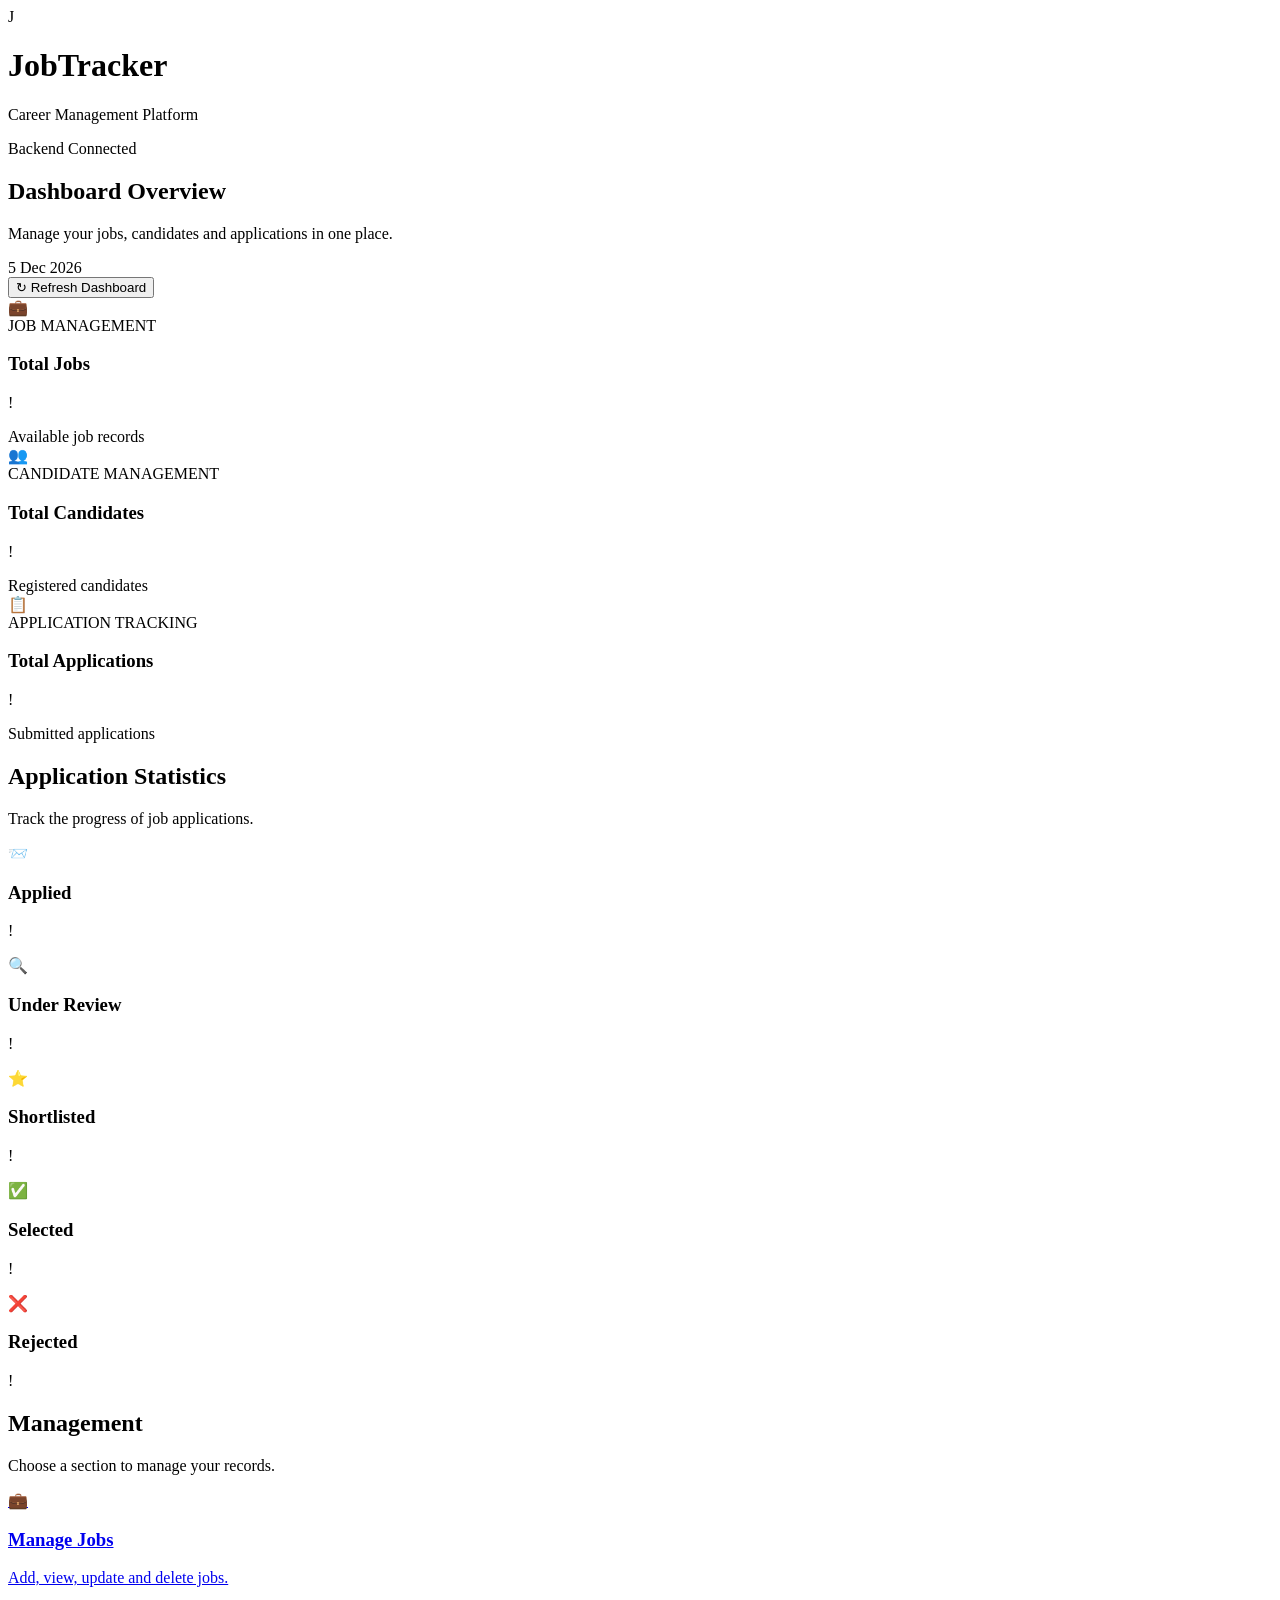
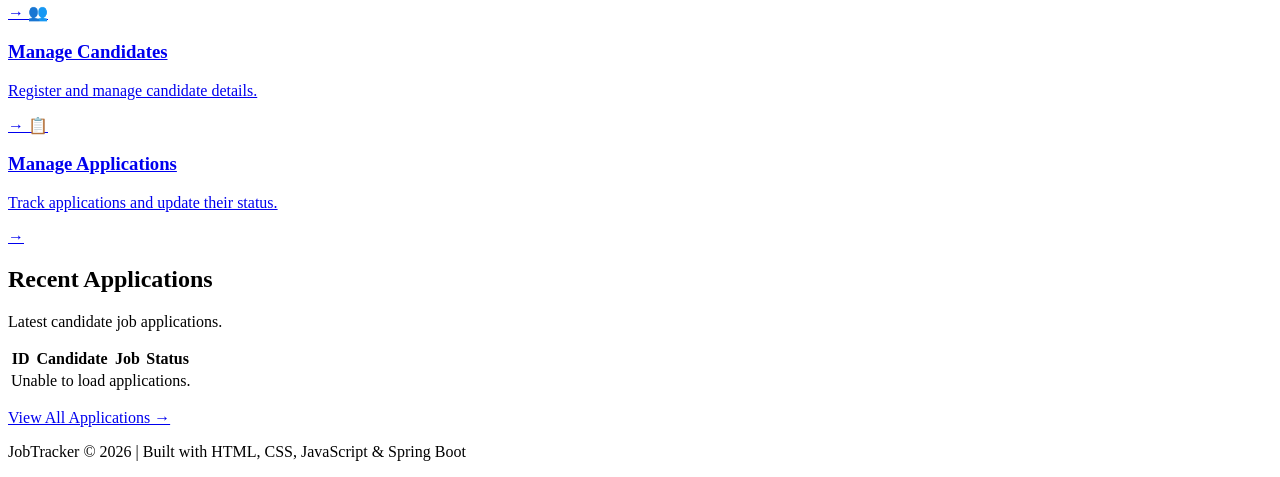
==== src/main/resources/static/Frontend/index.html @ 6eb7f3dd "Initial commit - JobTracker application" ====
<!DOCTYPE html>
<html lang="en">

<head>
    <meta charset="UTF-8">
    <meta name="viewport" content="width=device-width, initial-scale=1.0">
    <meta name="description" content="JobTracker Career Management Dashboard">
    <title>JobTracker | Dashboard</title>

    <link rel="stylesheet" href="CSS/style.css">
</head>

<body>

    <!-- Header -->
    <header class="header">
        <div class="brand">
            <div class="brand-icon">J</div>
            <div>
                <h1>JobTracker</h1>
                <p>Career Management Platform</p>
            </div>
        </div>

        <div class="header-right">
            <span class="status-dot"></span>
            <span>Backend Connected</span>
        </div>
    </header>

    <main class="container">

        <!-- Welcome Section -->
        <section class="welcome">
            <div>
                <h2>Dashboard Overview</h2>
                <p>Manage your jobs, candidates and applications in one place.</p>
            </div>

            <div class="welcome-actions">
                <div class="date-label" id="currentDate"></div>

                <button id="refreshDashboardBtn" class="refresh-btn">
                    ↻ Refresh Dashboard
                </button>
            </div>
        </section>

        <!-- Main Statistics -->
        <section class="dashboard">

            <div class="card jobs-card">
                <div class="card-top">
                    <div class="card-icon">💼</div>
                    <span class="card-label">JOB MANAGEMENT</span>
                </div>

                <h3>Total Jobs</h3>
                <p class="count" id="totalJobs">0</p>
                <span class="card-footer">Available job records</span>
            </div>

            <div class="card candidates-card">
                <div class="card-top">
                    <div class="card-icon">👥</div>
                    <span class="card-label">CANDIDATE MANAGEMENT</span>
                </div>

                <h3>Total Candidates</h3>
                <p class="count" id="totalCandidates">0</p>
                <span class="card-footer">Registered candidates</span>
            </div>

            <div class="card applications-card">
                <div class="card-top">
                    <div class="card-icon">📋</div>
                    <span class="card-label">APPLICATION TRACKING</span>
                </div>

                <h3>Total Applications</h3>
                <p class="count" id="totalApplications">0</p>
                <span class="card-footer">Submitted applications</span>
            </div>

        </section>

        <!-- Application Statistics -->
        <section class="management-section">

            <div class="section-heading">
                <h2>Application Statistics</h2>
                <p>Track the progress of job applications.</p>
            </div>

            <div class="status-grid">

                <div class="card status-card applied-card">
                    <div class="card-icon">📨</div>
                    <h3>Applied</h3>
                    <p class="count" id="appliedCount">0</p>
                </div>

                <div class="card status-card review-card">
                    <div class="card-icon">🔍</div>
                    <h3>Under Review</h3>
                    <p class="count" id="reviewCount">0</p>
                </div>

                <div class="card status-card shortlisted-card">
                    <div class="card-icon">⭐</div>
                    <h3>Shortlisted</h3>
                    <p class="count" id="shortlistedCount">0</p>
                </div>

                <div class="card status-card selected-card">
                    <div class="card-icon">✅</div>
                    <h3>Selected</h3>
                    <p class="count" id="selectedCount">0</p>
                </div>

                <div class="card status-card rejected-card">
                    <div class="card-icon">❌</div>
                    <h3>Rejected</h3>
                    <p class="count" id="rejectedCount">0</p>
                </div>

            </div>
        </section>

        <!-- Management Navigation -->
        <section class="management-section">

            <div class="section-heading">
                <h2>Management</h2>
                <p>Choose a section to manage your records.</p>
            </div>

            <div class="management-grid">

                <a href="jobs.html" class="management-card">
                    <span class="management-icon">💼</span>

                    <div>
                        <h3>Manage Jobs</h3>
                        <p>Add, view, update and delete jobs.</p>
                    </div>

                    <span class="arrow">→</span>
                </a>

                <a href="candidates.html" class="management-card">
                    <span class="management-icon">👥</span>

                    <div>
                        <h3>Manage Candidates</h3>
                        <p>Register and manage candidate details.</p>
                    </div>

                    <span class="arrow">→</span>
                </a>

                <a href="applications.html" class="management-card">
                    <span class="management-icon">📋</span>

                    <div>
                        <h3>Manage Applications</h3>
                        <p>Track applications and update their status.</p>
                    </div>

                    <span class="arrow">→</span>
                </a>

            </div>
        </section>

        <!-- Recent Applications -->
        <section class="management-section">

            <div class="section-heading">
                <h2>Recent Applications</h2>
                <p>Latest candidate job applications.</p>
            </div>

            <div class="table-container">

                <table>
                    <thead>
                        <tr>
                            <th>ID</th>
                            <th>Candidate</th>
                            <th>Job</th>
                            <th>Status</th>
                        </tr>
                    </thead>

                    <tbody id="recentApplicationsBody">
                        <tr>
                            <td colspan="4">Loading applications...</td>
                        </tr>
                    </tbody>
                </table>

            </div>

            <p class="view-all">
                <a href="applications.html">
                    View All Applications →
                </a>
            </p>

        </section>

        <!-- Footer -->
        <footer>
            <p>
                JobTracker © 2026 |
                Built with HTML, CSS, JavaScript & Spring Boot
            </p>
        </footer>

    </main>

    <script src="Js/script.js"></script>

</body>
</html>
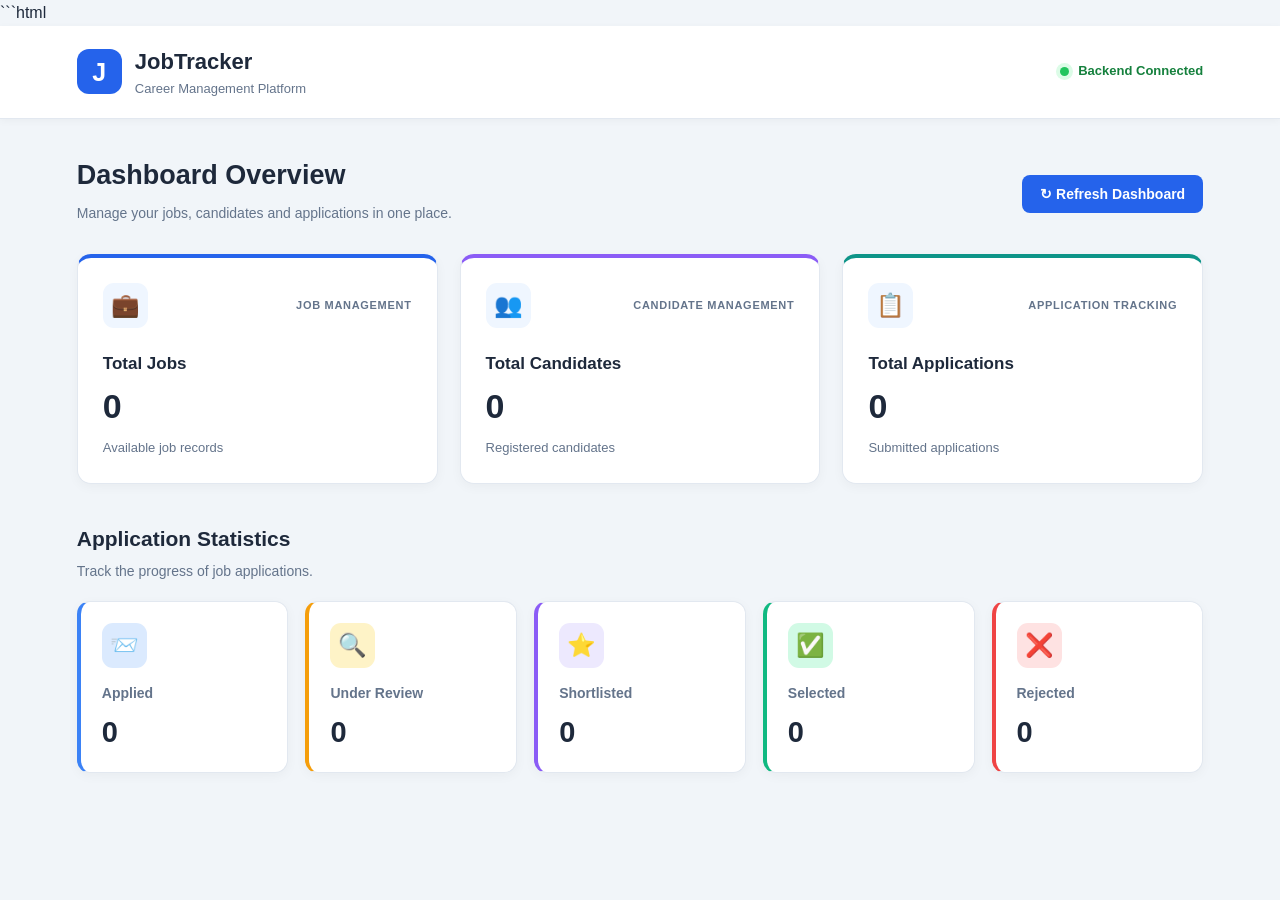
==== commit 58ebb431: "Fix frontend stylesheet paths" ====
--- a/src/main/resources/static/Frontend/index.html
+++ b/src/main/resources/static/Frontend/index.html
@@ -1,4 +1,4 @@
-
+```html
 <!DOCTYPE html>
 <html lang="en">
 
@@ -6,17 +6,21 @@
     <meta charset="UTF-8">
     <meta name="viewport" content="width=device-width, initial-scale=1.0">
     <meta name="description" content="JobTracker Career Management Dashboard">
+
     <title>JobTracker | Dashboard</title>
 
-    <link rel="stylesheet" href="CSS/style.css">
+    <!-- CSS -->
+    <link rel="stylesheet" href="css/style.css">
 </head>
 
 <body>
 
     <!-- Header -->
     <header class="header">
+
         <div class="brand">
             <div class="brand-icon">J</div>
+
             <div>
                 <h1>JobTracker</h1>
                 <p>Career Management Platform</p>
@@ -27,12 +31,14 @@
             <span class="status-dot"></span>
             <span>Backend Connected</span>
         </div>
+
     </header>
 
     <main class="container">
 
         <!-- Welcome Section -->
         <section class="welcome">
+
             <div>
                 <h2>Dashboard Overview</h2>
                 <p>Manage your jobs, candidates and applications in one place.</p>
@@ -45,12 +51,14 @@
                     ↻ Refresh Dashboard
                 </button>
             </div>
+
         </section>
 
         <!-- Main Statistics -->
         <section class="dashboard">
 
             <div class="card jobs-card">
+
                 <div class="card-top">
                     <div class="card-icon">💼</div>
                     <span class="card-label">JOB MANAGEMENT</span>
@@ -59,9 +67,11 @@
                 <h3>Total Jobs</h3>
                 <p class="count" id="totalJobs">0</p>
                 <span class="card-footer">Available job records</span>
+
             </div>
 
             <div class="card candidates-card">
+
                 <div class="card-top">
                     <div class="card-icon">👥</div>
                     <span class="card-label">CANDIDATE MANAGEMENT</span>
@@ -70,9 +80,11 @@
                 <h3>Total Candidates</h3>
                 <p class="count" id="totalCandidates">0</p>
                 <span class="card-footer">Registered candidates</span>
+
             </div>
 
             <div class="card applications-card">
+
                 <div class="card-top">
                     <div class="card-icon">📋</div>
                     <span class="card-label">APPLICATION TRACKING</span>
@@ -81,6 +93,7 @@
                 <h3>Total Applications</h3>
                 <p class="count" id="totalApplications">0</p>
                 <span class="card-footer">Submitted applications</span>
+
             </div>
 
         </section>
@@ -126,102 +139,6 @@
                 </div>
 
             </div>
-        </section>
-
-        <!-- Management Navigation -->
-        <section class="management-section">
-
-            <div class="section-heading">
-                <h2>Management</h2>
-                <p>Choose a section to manage your records.</p>
-            </div>
-
-            <div class="management-grid">
-
-                <a href="jobs.html" class="management-card">
-                    <span class="management-icon">💼</span>
-
-                    <div>
-                        <h3>Manage Jobs</h3>
-                        <p>Add, view, update and delete jobs.</p>
-                    </div>
-
-                    <span class="arrow">→</span>
-                </a>
-
-                <a href="candidates.html" class="management-card">
-                    <span class="management-icon">👥</span>
-
-                    <div>
-                        <h3>Manage Candidates</h3>
-                        <p>Register and manage candidate details.</p>
-                    </div>
-
-                    <span class="arrow">→</span>
-                </a>
-
-                <a href="applications.html" class="management-card">
-                    <span class="management-icon">📋</span>
-
-                    <div>
-                        <h3>Manage Applications</h3>
-                        <p>Track applications and update their status.</p>
-                    </div>
-
-                    <span class="arrow">→</span>
-                </a>
-
-            </div>
-        </section>
-
-        <!-- Recent Applications -->
-        <section class="management-section">
-
-            <div class="section-heading">
-                <h2>Recent Applications</h2>
-                <p>Latest candidate job applications.</p>
-            </div>
-
-            <div class="table-container">
-
-                <table>
-                    <thead>
-                        <tr>
-                            <th>ID</th>
-                            <th>Candidate</th>
-                            <th>Job</th>
-                            <th>Status</th>
-                        </tr>
-                    </thead>
-
-                    <tbody id="recentApplicationsBody">
-                        <tr>
-                            <td colspan="4">Loading applications...</td>
-                        </tr>
-                    </tbody>
-                </table>
-
-            </div>
-
-            <p class="view-all">
-                <a href="applications.html">
-                    View All Applications →
-                </a>
-            </p>
 
         </section>
 
-        <!-- Footer -->
-        <footer>
-            <p>
-                JobTracker © 2026 |
-                Built with HTML, CSS, JavaScript & Spring Boot
-            </p>
-        </footer>
-
-    </main>
-
-    <script src="Js/script.js"></script>
-
-</body>
-</html>
--- a/src/main/resources/static/Frontend/css/style.css
+++ b/src/main/resources/static/Frontend/css/style.css
@@ -0,0 +1,621 @@
+
+/* =====================================
+   GLOBAL STYLES
+===================================== */
+
+* {
+    margin: 0;
+    padding: 0;
+    box-sizing: border-box;
+}
+
+:root {
+    --primary: #2563eb;
+    --primary-dark: #1d4ed8;
+    --background: #f1f5f9;
+    --white: #ffffff;
+    --heading: #1e293b;
+    --text: #64748b;
+    --border: #e2e8f0;
+}
+
+body {
+    font-family: "Segoe UI", Arial, sans-serif;
+    background: var(--background);
+    color: var(--heading);
+    line-height: 1.6;
+}
+
+/* =====================================
+   HEADER
+===================================== */
+
+.header {
+    background: var(--white);
+    padding: 18px 6%;
+    display: flex;
+    align-items: center;
+    justify-content: space-between;
+    border-bottom: 1px solid var(--border);
+    box-shadow: 0 2px 8px rgba(0, 0, 0, 0.04);
+}
+
+.brand {
+    display: flex;
+    align-items: center;
+    gap: 13px;
+}
+
+.brand-icon {
+    width: 45px;
+    height: 45px;
+    background: var(--primary);
+    color: white;
+    display: flex;
+    align-items: center;
+    justify-content: center;
+    border-radius: 12px;
+    font-size: 25px;
+    font-weight: 800;
+}
+
+.brand h1 {
+    font-size: 22px;
+    font-weight: 750;
+    color: var(--heading);
+}
+
+.brand p {
+    color: var(--text);
+    font-size: 13px;
+}
+
+.header-right {
+    display: flex;
+    align-items: center;
+    gap: 9px;
+    color: #15803d;
+    font-size: 13px;
+    font-weight: 600;
+}
+
+.status-dot {
+    width: 9px;
+    height: 9px;
+    background: #22c55e;
+    border-radius: 50%;
+    box-shadow: 0 0 0 4px #dcfce7;
+}
+
+/* =====================================
+   MAIN CONTAINER
+===================================== */
+
+.container {
+    width: 88%;
+    max-width: 1400px;
+    margin: 35px auto;
+}
+
+/* =====================================
+   WELCOME SECTION
+===================================== */
+
+.welcome {
+    display: flex;
+    align-items: center;
+    justify-content: space-between;
+    gap: 20px;
+    margin-bottom: 30px;
+}
+
+.welcome h2 {
+    font-size: 27px;
+    color: var(--heading);
+    margin-bottom: 5px;
+}
+
+.welcome p {
+    color: var(--text);
+    font-size: 14px;
+}
+
+.welcome-actions {
+    display: flex;
+    flex-direction: column;
+    align-items: flex-end;
+    gap: 10px;
+}
+
+.date-label {
+    color: var(--text);
+    font-size: 14px;
+    font-weight: 600;
+}
+
+.refresh-btn {
+    background: var(--primary);
+    color: white;
+    border: none;
+    padding: 11px 18px;
+    border-radius: 8px;
+    cursor: pointer;
+    font-size: 14px;
+    font-weight: 600;
+    transition: background 0.2s, transform 0.2s;
+}
+
+.refresh-btn:hover {
+    background: var(--primary-dark);
+    transform: translateY(-2px);
+}
+
+.refresh-btn:disabled {
+    opacity: 0.6;
+    cursor: not-allowed;
+    transform: none;
+}
+
+/* =====================================
+   MAIN DASHBOARD CARDS
+===================================== */
+
+.dashboard {
+    display: grid;
+    grid-template-columns: repeat(3, minmax(0, 1fr));
+    gap: 22px;
+    margin-bottom: 38px;
+}
+
+.card {
+    background: var(--white);
+    border: 1px solid var(--border);
+    border-radius: 14px;
+    box-shadow: 0 3px 12px rgba(0, 0, 0, 0.04);
+    transition: transform 0.2s, box-shadow 0.2s;
+}
+
+.card:hover {
+    transform: translateY(-4px);
+    box-shadow: 0 8px 20px rgba(0, 0, 0, 0.07);
+}
+
+.dashboard .card {
+    padding: 25px;
+    border-top: 4px solid var(--primary);
+}
+
+.jobs-card {
+    border-top-color: #2563eb !important;
+}
+
+.candidates-card {
+    border-top-color: #8b5cf6 !important;
+}
+
+.applications-card {
+    border-top-color: #0d9488 !important;
+}
+
+.card-top {
+    display: flex;
+    align-items: center;
+    justify-content: space-between;
+    gap: 10px;
+    margin-bottom: 22px;
+}
+
+.card-icon {
+    width: 45px;
+    height: 45px;
+    border-radius: 11px;
+    display: flex;
+    align-items: center;
+    justify-content: center;
+    font-size: 23px;
+    background: #eff6ff;
+}
+
+.card-label {
+    font-size: 11px;
+    font-weight: 750;
+    letter-spacing: 0.7px;
+    color: var(--text);
+    text-align: right;
+}
+
+.card h3 {
+    font-size: 17px;
+    color: var(--heading);
+    margin-bottom: 7px;
+}
+
+.count {
+    font-size: 34px;
+    font-weight: 750;
+    color: var(--heading);
+    line-height: 1.3;
+}
+
+.card-footer {
+    display: block;
+    color: var(--text);
+    font-size: 13px;
+    margin-top: 9px;
+}
+
+/* =====================================
+   SECTION HEADINGS
+===================================== */
+
+.management-section {
+    margin-bottom: 38px;
+}
+
+.section-heading {
+    margin-bottom: 19px;
+}
+
+.section-heading h2 {
+    font-size: 21px;
+    color: var(--heading);
+    margin-bottom: 4px;
+}
+
+.section-heading p {
+    font-size: 14px;
+    color: var(--text);
+}
+
+/* =====================================
+   APPLICATION STATUS STATISTICS
+===================================== */
+
+.status-grid {
+    display: grid;
+    grid-template-columns: repeat(5, minmax(0, 1fr));
+    gap: 17px;
+}
+
+.status-card {
+    padding: 21px;
+    border-radius: 13px;
+}
+
+.status-card .card-icon {
+    margin-bottom: 14px;
+}
+
+.status-card h3 {
+    font-size: 14px;
+    color: var(--text);
+    margin-bottom: 9px;
+}
+
+.status-card .count {
+    font-size: 29px;
+}
+
+.applied-card {
+    border-left: 4px solid #3b82f6;
+}
+
+.applied-card .card-icon {
+    background: #dbeafe;
+}
+
+.review-card {
+    border-left: 4px solid #f59e0b;
+}
+
+.review-card .card-icon {
+    background: #fef3c7;
+}
+
+.shortlisted-card {
+    border-left: 4px solid #8b5cf6;
+}
+
+.shortlisted-card .card-icon {
+    background: #ede9fe;
+}
+
+.selected-card {
+    border-left: 4px solid #10b981;
+}
+
+.selected-card .card-icon {
+    background: #d1fae5;
+}
+
+.rejected-card {
+    border-left: 4px solid #ef4444;
+}
+
+.rejected-card .card-icon {
+    background: #fee2e2;
+}
+
+/* =====================================
+   MANAGEMENT NAVIGATION
+===================================== */
+
+.management-grid {
+    display: grid;
+    grid-template-columns: repeat(3, minmax(0, 1fr));
+    gap: 20px;
+}
+
+.management-card {
+    display: flex;
+    align-items: center;
+    gap: 15px;
+    padding: 23px;
+    background: var(--white);
+    border: 1px solid var(--border);
+    border-radius: 13px;
+    text-decoration: none;
+    color: var(--heading);
+    transition: transform 0.2s, box-shadow 0.2s,
+                border-color 0.2s;
+}
+
+.management-card:hover {
+    transform: translateY(-4px);
+    border-color: #93c5fd;
+    box-shadow: 0 7px 18px rgba(37, 99, 235, 0.09);
+}
+
+.management-icon {
+    width: 48px;
+    height: 48px;
+    background: #eff6ff;
+    border-radius: 12px;
+    display: flex;
+    align-items: center;
+    justify-content: center;
+    font-size: 24px;
+    flex-shrink: 0;
+}
+
+.management-card h3 {
+    font-size: 15px;
+    margin-bottom: 5px;
+}
+
+.management-card p {
+    font-size: 12px;
+    color: var(--text);
+}
+
+.arrow {
+    margin-left: auto;
+    font-size: 22px;
+    color: var(--primary);
+}
+
+/* =====================================
+   RECENT APPLICATIONS TABLE
+===================================== */
+
+.table-container {
+    width: 100%;
+    overflow-x: auto;
+    background: var(--white);
+    border-radius: 13px;
+    border: 1px solid var(--border);
+    box-shadow: 0 3px 12px rgba(0, 0, 0, 0.03);
+}
+
+.table-container table {
+    width: 100%;
+    min-width: 550px;
+    border-collapse: collapse;
+}
+
+.table-container th,
+.table-container td {
+    padding: 16px 20px;
+    text-align: left;
+    border-bottom: 1px solid var(--border);
+}
+
+.table-container th {
+    background: #f8fafc;
+    color: #475569;
+    font-size: 12px;
+    font-weight: 750;
+    text-transform: uppercase;
+    letter-spacing: 0.5px;
+}
+
+.table-container td {
+    color: #334155;
+    font-size: 14px;
+}
+
+.table-container tbody tr {
+    transition: background 0.2s;
+}
+
+.table-container tbody tr:hover {
+    background: #f8fafc;
+}
+
+.table-container tbody tr:last-child td {
+    border-bottom: none;
+}
+
+/* =====================================
+   APPLICATION STATUS BADGES
+===================================== */
+
+.status-badge {
+    display: inline-block;
+    padding: 6px 12px;
+    border-radius: 20px;
+    font-size: 12px;
+    font-weight: 650;
+    white-space: nowrap;
+}
+
+.status-applied {
+    background: #dbeafe;
+    color: #1d4ed8;
+}
+
+.status-under-review {
+    background: #fef3c7;
+    color: #92400e;
+}
+
+.status-shortlisted {
+    background: #ede9fe;
+    color: #6d28d9;
+}
+
+.status-selected {
+    background: #d1fae5;
+    color: #065f46;
+}
+
+.status-rejected {
+    background: #fee2e2;
+    color: #991b1b;
+}
+
+/* =====================================
+   VIEW ALL LINK
+===================================== */
+
+.view-all {
+    margin-top: 17px;
+    text-align: right;
+}
+
+.view-all a {
+    color: var(--primary);
+    text-decoration: none;
+    font-size: 14px;
+    font-weight: 650;
+}
+
+.view-all a:hover {
+    color: var(--primary-dark);
+    text-decoration: underline;
+}
+
+/* =====================================
+   FOOTER
+===================================== */
+
+footer {
+    margin-top: 45px;
+    padding: 22px 10px;
+    text-align: center;
+    border-top: 1px solid var(--border);
+}
+
+footer p {
+    color: var(--text);
+    font-size: 13px;
+}
+
+/* =====================================
+   RESPONSIVE DESIGN
+===================================== */
+
+@media (max-width: 1100px) {
+
+    .container {
+        width: 92%;
+    }
+
+    .status-grid {
+        grid-template-columns: repeat(3, minmax(0, 1fr));
+    }
+
+    .management-grid {
+        grid-template-columns: repeat(2, minmax(0, 1fr));
+    }
+}
+
+@media (max-width: 768px) {
+
+    .header {
+        padding: 15px 4%;
+    }
+
+    .container {
+        width: 92%;
+        margin: 25px auto;
+    }
+
+    .welcome {
+        flex-direction: column;
+        align-items: flex-start;
+    }
+
+    .welcome-actions {
+        align-items: flex-start;
+        width: 100%;
+    }
+
+    .dashboard {
+        grid-template-columns: repeat(2, minmax(0, 1fr));
+    }
+
+    .status-grid {
+        grid-template-columns: repeat(2, minmax(0, 1fr));
+    }
+
+    .management-grid {
+        grid-template-columns: 1fr;
+    }
+}
+
+@media (max-width: 480px) {
+
+    .header {
+        align-items: flex-start;
+        gap: 12px;
+    }
+
+    .brand h1 {
+        font-size: 19px;
+    }
+
+    .brand p {
+        font-size: 11px;
+    }
+
+    .header-right {
+        font-size: 11px;
+        white-space: nowrap;
+    }
+
+    .welcome h2 {
+        font-size: 23px;
+    }
+
+    .dashboard {
+        grid-template-columns: 1fr;
+    }
+
+    .status-grid {
+        grid-template-columns: 1fr;
+    }
+
+    .refresh-btn {
+        width: 100%;
+    }
+
+    .management-card {
+        padding: 17px;
+    }
+
+    .table-container th,
+    .table-container td {
+        padding: 13px;
+    }
+}
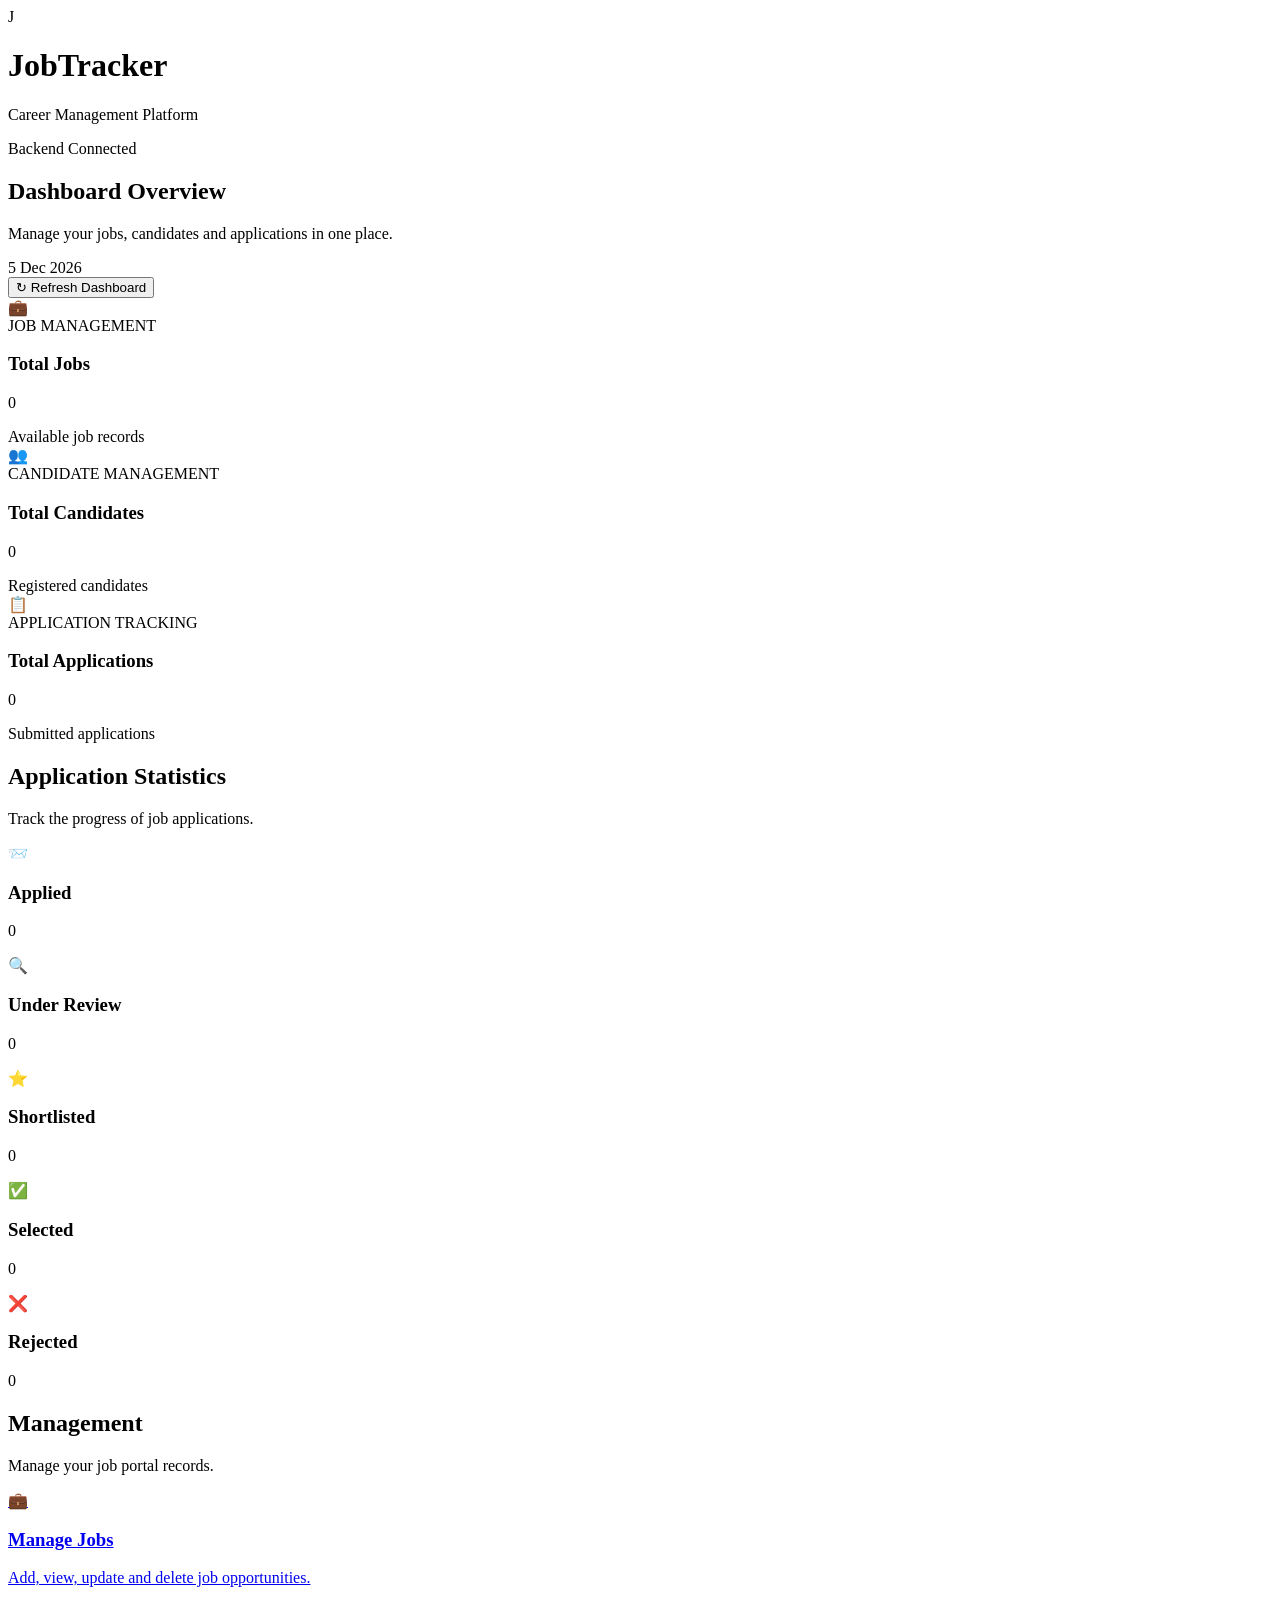
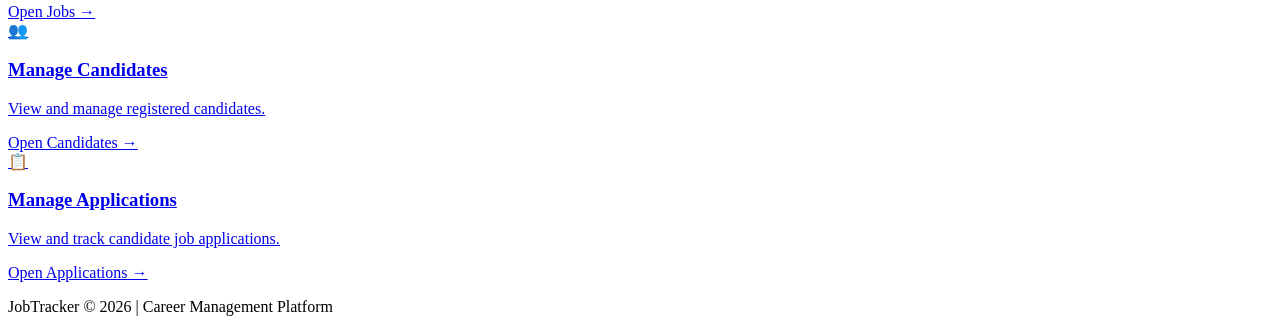
==== commit 71e6d18d: "Connect frontend to deployed backend" ====
--- a/src/main/resources/static/Frontend/index.html
+++ b/src/main/resources/static/Frontend/index.html
@@ -1,4 +1,4 @@
-```html
+
 <!DOCTYPE html>
 <html lang="en">
 
@@ -9,18 +9,15 @@
 
     <title>JobTracker | Dashboard</title>
 
-    <!-- CSS -->
-    <link rel="stylesheet" href="css/style.css">
+    <link rel="stylesheet" href="CSS/style.css">
 </head>
 
 <body>
 
     <!-- Header -->
     <header class="header">
-
         <div class="brand">
             <div class="brand-icon">J</div>
-
             <div>
                 <h1>JobTracker</h1>
                 <p>Career Management Platform</p>
@@ -31,14 +28,12 @@
             <span class="status-dot"></span>
             <span>Backend Connected</span>
         </div>
-
     </header>
 
     <main class="container">
 
         <!-- Welcome Section -->
         <section class="welcome">
-
             <div>
                 <h2>Dashboard Overview</h2>
                 <p>Manage your jobs, candidates and applications in one place.</p>
@@ -51,14 +46,12 @@
                     ↻ Refresh Dashboard
                 </button>
             </div>
-
         </section>
 
         <!-- Main Statistics -->
         <section class="dashboard">
 
             <div class="card jobs-card">
-
                 <div class="card-top">
                     <div class="card-icon">💼</div>
                     <span class="card-label">JOB MANAGEMENT</span>
@@ -67,11 +60,9 @@
                 <h3>Total Jobs</h3>
                 <p class="count" id="totalJobs">0</p>
                 <span class="card-footer">Available job records</span>
-
             </div>
 
             <div class="card candidates-card">
-
                 <div class="card-top">
                     <div class="card-icon">👥</div>
                     <span class="card-label">CANDIDATE MANAGEMENT</span>
@@ -80,11 +71,9 @@
                 <h3>Total Candidates</h3>
                 <p class="count" id="totalCandidates">0</p>
                 <span class="card-footer">Registered candidates</span>
-
             </div>
 
             <div class="card applications-card">
-
                 <div class="card-top">
                     <div class="card-icon">📋</div>
                     <span class="card-label">APPLICATION TRACKING</span>
@@ -93,7 +82,6 @@
                 <h3>Total Applications</h3>
                 <p class="count" id="totalApplications">0</p>
                 <span class="card-footer">Submitted applications</span>
-
             </div>
 
         </section>
@@ -139,6 +127,51 @@
                 </div>
 
             </div>
-
         </section>
 
+        <!-- Management Navigation -->
+        <section class="management-section">
+
+            <div class="section-heading">
+                <h2>Management</h2>
+                <p>Manage your job portal records.</p>
+            </div>
+
+            <div class="management-grid">
+
+                <a href="jobs.html" class="management-card">
+                    <div class="management-icon">💼</div>
+                    <h3>Manage Jobs</h3>
+                    <p>Add, view, update and delete job opportunities.</p>
+                    <span>Open Jobs →</span>
+                </a>
+
+                <a href="candidates.html" class="management-card">
+                    <div class="management-icon">👥</div>
+                    <h3>Manage Candidates</h3>
+                    <p>View and manage registered candidates.</p>
+                    <span>Open Candidates →</span>
+                </a>
+
+                <a href="applications.html" class="management-card">
+                    <div class="management-icon">📋</div>
+                    <h3>Manage Applications</h3>
+                    <p>View and track candidate job applications.</p>
+                    <span>Open Applications →</span>
+                </a>
+
+            </div>
+        </section>
+
+        <!-- Footer -->
+        <footer>
+            <p>JobTracker © 2026 | Career Management Platform</p>
+        </footer>
+
+    </main>
+
+    <!-- JavaScript -->
+    <script src="Js/script.js"></script>
+
+</body>
+</html>
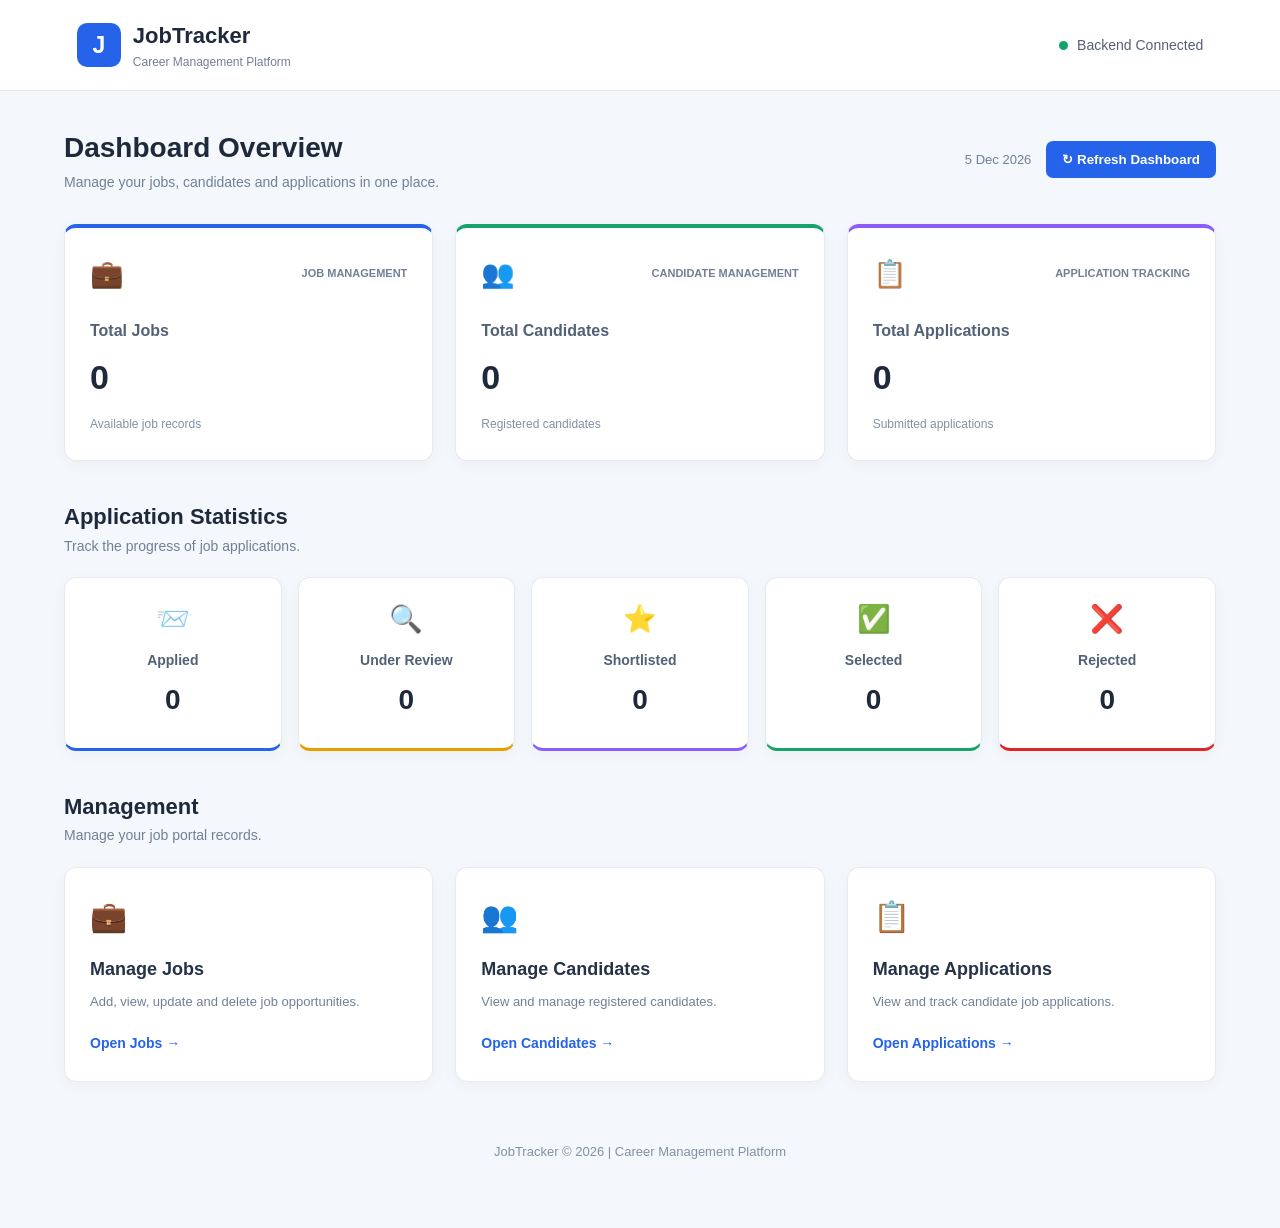
==== commit a0a55bfe: "Fix CSS folder paths for Vercel" ====
--- a/src/main/resources/static/Frontend/index.html
+++ b/src/main/resources/static/Frontend/index.html
@@ -9,7 +9,7 @@
 
     <title>JobTracker | Dashboard</title>
 
-    <link rel="stylesheet" href="CSS/style.css">
+    <link rel="stylesheet" href="css/style.css">
 </head>
 
 <body>
--- a/src/main/resources/static/Frontend/css/style.css
+++ b/src/main/resources/static/Frontend/css/style.css
@@ -0,0 +1,351 @@
+
+/* ==============================
+   JobTracker Dashboard
+============================== */
+
+* {
+    margin: 0;
+    padding: 0;
+    box-sizing: border-box;
+}
+
+body {
+    font-family: Arial, sans-serif;
+    background: #f4f7fb;
+    color: #263247;
+    line-height: 1.6;
+}
+
+/* Header */
+
+.header {
+    background: #ffffff;
+    padding: 18px 6%;
+    display: flex;
+    justify-content: space-between;
+    align-items: center;
+    border-bottom: 1px solid #e5eaf1;
+}
+
+.brand {
+    display: flex;
+    align-items: center;
+    gap: 12px;
+}
+
+.brand-icon {
+    width: 44px;
+    height: 44px;
+    background: #2563eb;
+    color: #ffffff;
+    display: grid;
+    place-items: center;
+    border-radius: 10px;
+    font-size: 23px;
+    font-weight: bold;
+}
+
+.brand h1 {
+    font-size: 22px;
+    color: #1e293b;
+}
+
+.brand p {
+    font-size: 12px;
+    color: #718096;
+}
+
+.header-right {
+    display: flex;
+    align-items: center;
+    gap: 9px;
+    color: #536176;
+    font-size: 14px;
+}
+
+.status-dot {
+    width: 9px;
+    height: 9px;
+    background: #16a36a;
+    border-radius: 50%;
+}
+
+/* Main Container */
+
+.container {
+    width: 90%;
+    max-width: 1200px;
+    margin: 35px auto;
+}
+
+/* Welcome Section */
+
+.welcome {
+    display: flex;
+    justify-content: space-between;
+    align-items: center;
+    gap: 20px;
+    margin-bottom: 30px;
+}
+
+.welcome h2 {
+    font-size: 28px;
+    color: #1e293b;
+}
+
+.welcome p {
+    color: #718096;
+    font-size: 14px;
+}
+
+.welcome-actions {
+    display: flex;
+    align-items: center;
+    gap: 15px;
+}
+
+.date-label {
+    color: #718096;
+    font-size: 13px;
+}
+
+.refresh-btn {
+    background: #2563eb;
+    color: #ffffff;
+    border: none;
+    padding: 11px 16px;
+    border-radius: 7px;
+    cursor: pointer;
+    font-weight: 600;
+}
+
+.refresh-btn:hover {
+    background: #1d4ed8;
+}
+
+/* Main Statistics */
+
+.dashboard {
+    display: grid;
+    grid-template-columns: repeat(3, 1fr);
+    gap: 22px;
+}
+
+.card {
+    background: #ffffff;
+    padding: 25px;
+    border-radius: 12px;
+    border: 1px solid #e5eaf1;
+    box-shadow: 0 4px 15px rgba(0, 0, 0, 0.04);
+}
+
+.card-top {
+    display: flex;
+    justify-content: space-between;
+    align-items: center;
+    margin-bottom: 22px;
+}
+
+.card-icon {
+    font-size: 27px;
+}
+
+.card-label {
+    font-size: 11px;
+    font-weight: bold;
+    color: #718096;
+}
+
+.card h3 {
+    font-size: 16px;
+    margin-bottom: 7px;
+    color: #536176;
+}
+
+.count {
+    font-size: 34px;
+    font-weight: bold;
+    color: #1e293b;
+    margin-bottom: 5px;
+}
+
+.card-footer {
+    font-size: 12px;
+    color: #8490a3;
+}
+
+.jobs-card {
+    border-top: 4px solid #2563eb;
+}
+
+.candidates-card {
+    border-top: 4px solid #16a36a;
+}
+
+.applications-card {
+    border-top: 4px solid #8b5cf6;
+}
+
+/* Section Heading */
+
+.management-section {
+    margin-top: 38px;
+}
+
+.section-heading {
+    margin-bottom: 20px;
+}
+
+.section-heading h2 {
+    font-size: 22px;
+    color: #1e293b;
+}
+
+.section-heading p {
+    color: #718096;
+    font-size: 14px;
+}
+
+/* Application Statistics */
+
+.status-grid {
+    display: grid;
+    grid-template-columns: repeat(5, 1fr);
+    gap: 16px;
+}
+
+.status-card {
+    padding: 20px;
+    text-align: center;
+}
+
+.status-card .card-icon {
+    margin-bottom: 8px;
+}
+
+.status-card h3 {
+    font-size: 14px;
+}
+
+.status-card .count {
+    font-size: 28px;
+}
+
+.applied-card {
+    border-bottom: 3px solid #2563eb;
+}
+
+.review-card {
+    border-bottom: 3px solid #e5a000;
+}
+
+.shortlisted-card {
+    border-bottom: 3px solid #8b5cf6;
+}
+
+.selected-card {
+    border-bottom: 3px solid #16a36a;
+}
+
+.rejected-card {
+    border-bottom: 3px solid #dc2626;
+}
+
+/* Management Navigation */
+
+.management-grid {
+    display: grid;
+    grid-template-columns: repeat(3, minmax(0, 1fr));
+    gap: 22px;
+}
+
+.management-card {
+    display: block;
+    background: #ffffff;
+    padding: 25px;
+    border: 1px solid #e5eaf1;
+    border-radius: 12px;
+    text-decoration: none;
+    color: #263247;
+    box-shadow: 0 4px 15px rgba(0, 0, 0, 0.04);
+    transition: transform 0.2s, box-shadow 0.2s;
+}
+
+.management-card:hover {
+    transform: translateY(-5px);
+    box-shadow: 0 10px 25px rgba(0, 0, 0, 0.08);
+}
+
+.management-icon {
+    font-size: 30px;
+    margin-bottom: 14px;
+}
+
+.management-card h3 {
+    font-size: 18px;
+    margin-bottom: 8px;
+}
+
+.management-card p {
+    color: #718096;
+    font-size: 13px;
+    margin-bottom: 18px;
+}
+
+.management-card span {
+    color: #2563eb;
+    font-size: 14px;
+    font-weight: 600;
+}
+
+/* Footer */
+
+footer {
+    text-align: center;
+    padding: 30px 10px;
+    margin-top: 30px;
+    color: #8490a3;
+    font-size: 13px;
+}
+
+/* Responsive Design */
+
+@media (max-width: 900px) {
+    .dashboard {
+        grid-template-columns: repeat(2, 1fr);
+    }
+
+    .status-grid {
+        grid-template-columns: repeat(3, 1fr);
+    }
+
+    .management-grid {
+        grid-template-columns: repeat(2, 1fr);
+    }
+}
+
+@media (max-width: 600px) {
+    .header {
+        padding: 15px 5%;
+    }
+
+    .container {
+        width: 94%;
+        margin: 22px auto;
+    }
+
+    .welcome {
+        align-items: flex-start;
+        flex-direction: column;
+    }
+
+    .welcome-actions {
+        flex-wrap: wrap;
+    }
+
+    .dashboard,
+    .status-grid,
+    .management-grid {
+        grid-template-columns: 1fr;
+    }
+}
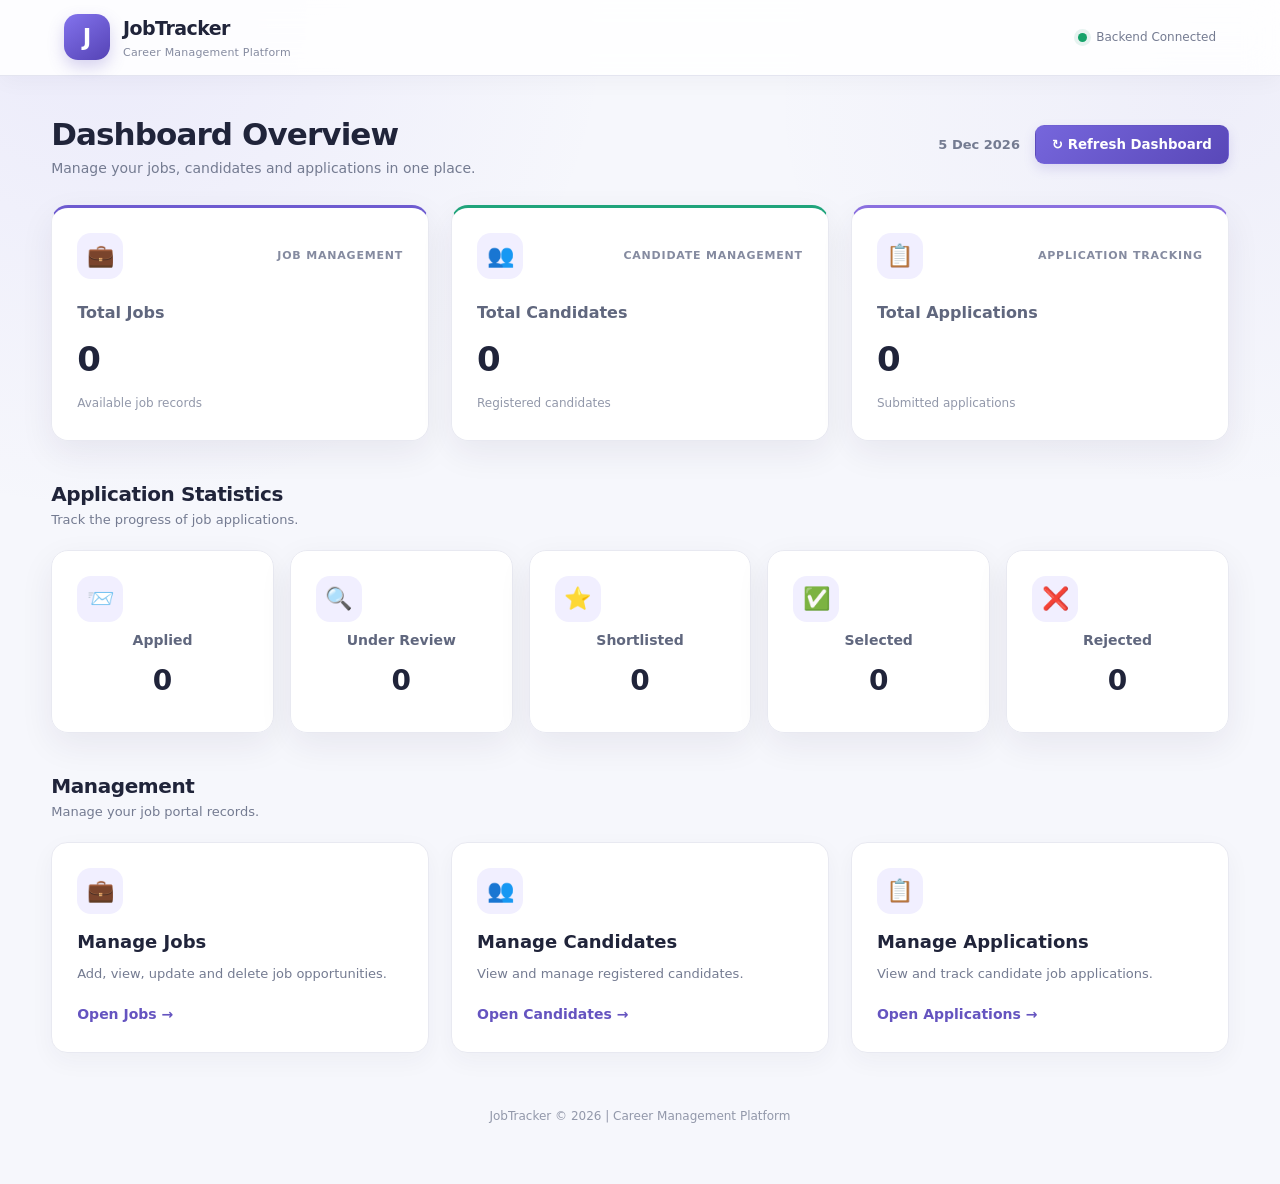
==== commit a1139340: "Redesign JobTracker frontend with modern UI and animations" ====
--- a/src/main/resources/static/Frontend/index.html
+++ b/src/main/resources/static/Frontend/index.html
@@ -10,6 +10,7 @@
     <title>JobTracker | Dashboard</title>
 
     <link rel="stylesheet" href="css/style.css">
+    <link rel="stylesheet" href="./css/modern-ui.css">
 </head>
 
 <body>
--- a/src/main/resources/static/Frontend/css/modern-ui.css
+++ b/src/main/resources/static/Frontend/css/modern-ui.css
@@ -0,0 +1,317 @@
+/* =========================================================
+   JOBTRACKER - SHARED MODERN UI
+   White / Slate / Violet SaaS theme
+   Presentation-only layer. Existing page behavior is unchanged.
+========================================================= */
+
+:root {
+    --jt-primary: #6554c0;
+    --jt-primary-dark: #5141a8;
+    --jt-primary-soft: #f0edff;
+    --jt-ink: #20243a;
+    --jt-muted: #747b91;
+    --jt-border: #e8e9f1;
+    --jt-surface: #ffffff;
+    --jt-page: #f6f7fc;
+    --jt-success: #15966b;
+    --jt-danger: #d94b61;
+    --jt-shadow: 0 12px 34px rgba(37, 35, 76, .07);
+    --jt-shadow-hover: 0 18px 42px rgba(57, 48, 125, .13);
+}
+
+html { scroll-behavior: smooth; }
+body {
+    background:
+        radial-gradient(ellipse at 8% 0%, rgba(126, 108, 232, .09), transparent 32rem),
+        radial-gradient(ellipse at 95% 8%, rgba(105, 87, 205, .055), transparent 28rem),
+        var(--jt-page) !important;
+    color: var(--jt-ink);
+    font-family: Inter, ui-sans-serif, system-ui, -apple-system, BlinkMacSystemFont, "Segoe UI", sans-serif !important;
+    line-height: 1.55;
+    -webkit-font-smoothing: antialiased;
+}
+
+.header {
+    position: sticky;
+    top: 0;
+    z-index: 50;
+    min-height: 76px;
+    padding: 13px clamp(20px, 5vw, 76px) !important;
+    background: rgba(255,255,255,.88) !important;
+    border-bottom: 1px solid rgba(226, 227, 239, .9) !important;
+    box-shadow: 0 5px 22px rgba(32, 36, 58, .035);
+    backdrop-filter: blur(16px);
+    -webkit-backdrop-filter: blur(16px);
+}
+.brand { gap: 13px; }
+.brand-icon {
+    width: 46px !important;
+    height: 46px !important;
+    border-radius: 14px !important;
+    background: linear-gradient(145deg, #8373ed, #5543b5) !important;
+    box-shadow: 0 7px 16px rgba(101, 84, 192, .25);
+    font-size: 23px !important;
+}
+.brand h1, .header .logo h2 {
+    color: var(--jt-ink) !important;
+    font-size: 19px !important;
+    font-weight: 780 !important;
+    letter-spacing: -.55px;
+}
+.brand p, .header .logo p {
+    color: #858ba0 !important;
+    font-size: 11px !important;
+    letter-spacing: .2px;
+}
+.header .logo { display:flex; align-items:center; gap:12px; }
+.header .logo h2 { margin:0; }
+.header .back-link {
+    color: var(--jt-primary) !important;
+    background: var(--jt-primary-soft);
+    border: 1px solid #e4defe;
+    border-radius: 10px;
+    padding: 9px 14px;
+    text-decoration: none;
+    font-size: 13px;
+    font-weight: 700;
+    transition: .22s ease;
+}
+.header .back-link:hover {
+    color: white !important;
+    background: var(--jt-primary);
+    border-color: var(--jt-primary);
+    transform: translateY(-2px);
+}
+.header-right { color: var(--jt-muted) !important; font-size: 12px !important; }
+.status-dot { box-shadow: 0 0 0 4px rgba(21,150,107,.1); }
+
+.container {
+    width: min(92%, 1380px) !important;
+    margin: 34px auto !important;
+}
+.welcome, .page-heading { margin-bottom: 25px !important; }
+.welcome h2, .page-heading h1 {
+    color: var(--jt-ink) !important;
+    font-size: clamp(25px, 3vw, 31px) !important;
+    font-weight: 780 !important;
+    letter-spacing: -.9px;
+}
+.welcome p, .page-heading p {
+    color: var(--jt-muted) !important;
+    font-size: 14px !important;
+}
+.date-label { color: var(--jt-muted) !important; font-weight: 600; }
+
+.card, .candidate-form-section, .job-form-section,
+.candidates-list-section, .jobs-list-section,
+.applications-list-section {
+    background: rgba(255,255,255,.96) !important;
+    border: 1px solid var(--jt-border) !important;
+    border-radius: 17px !important;
+    box-shadow: var(--jt-shadow) !important;
+}
+.card {
+    padding: 25px !important;
+    transition: transform .25s ease, box-shadow .25s ease, border-color .25s ease;
+}
+.card:hover {
+    transform: translateY(-5px);
+    box-shadow: var(--jt-shadow-hover) !important;
+    border-color: #d9d2fb !important;
+}
+.jobs-card { border-top: 3px solid #6e5bd0 !important; }
+.candidates-card { border-top: 3px solid #20a47b !important; }
+.applications-card { border-top: 3px solid #8b70df !important; }
+.card-icon, .management-icon {
+    display: grid;
+    place-items: center;
+    width: 46px;
+    height: 46px;
+    border-radius: 14px;
+    background: #f1efff;
+    font-size: 22px !important;
+}
+.card-label { color: #858ba0 !important; letter-spacing: .8px; }
+.card h3 { color: #60677e !important; }
+.count { color: var(--jt-ink) !important; font-variant-numeric: tabular-nums; }
+.card-footer { color: #9298aa !important; }
+
+.management-section { margin-top: 38px !important; }
+.section-heading h2 { color: var(--jt-ink); font-size: 20px; letter-spacing: -.4px; }
+.section-heading p { color: var(--jt-muted); font-size: 13px; }
+.status-card { border: 1px solid var(--jt-border) !important; }
+.management-card {
+    background: white !important;
+    border: 1px solid var(--jt-border) !important;
+    border-radius: 16px !important;
+    box-shadow: 0 8px 24px rgba(37,35,76,.045);
+    transition: transform .25s ease, box-shadow .25s ease, border-color .25s ease !important;
+}
+.management-card:hover {
+    transform: translateY(-5px);
+    border-color: #d8d0fb !important;
+    box-shadow: var(--jt-shadow-hover) !important;
+}
+.management-card h3 { color: var(--jt-ink) !important; }
+.management-card p { color: var(--jt-muted) !important; }
+.management-card > span { color: var(--jt-primary) !important; font-weight: 750; }
+
+.candidate-form-section, .job-form-section,
+.candidates-list-section, .jobs-list-section,
+.applications-list-section { padding: clamp(18px, 2.5vw, 27px) !important; }
+.candidate-form-section h3, .job-form-section h3,
+.candidates-list-section h3, .jobs-list-section h3,
+.applications-list-section h2 {
+    color: var(--jt-ink) !important;
+    font-size: 18px !important;
+    font-weight: 750 !important;
+    letter-spacing: -.3px;
+}
+.list-heading p, .section-header p, .applications-list-section .section-header p {
+    color: var(--jt-muted) !important;
+}
+.form-group label {
+    color: #41475e !important;
+    font-size: 12px !important;
+    font-weight: 700 !important;
+}
+.form-group input, .form-group select, .form-group textarea,
+.candidate-search, .jobs-search-container, .search-box {
+    border: 1px solid #e1e3ed !important;
+    border-radius: 10px !important;
+    background: #fbfbfe !important;
+    transition: border-color .2s ease, box-shadow .2s ease, background .2s ease !important;
+}
+.form-group input, .form-group select, .form-group textarea {
+    color: var(--jt-ink) !important;
+    min-height: 41px;
+}
+.form-group input:focus, .form-group select:focus, .form-group textarea:focus,
+.candidate-search:focus-within, .jobs-search-container:focus-within, .search-box:focus-within {
+    border-color: #8a7be4 !important;
+    background: white !important;
+    box-shadow: 0 0 0 4px rgba(112, 94, 208, .11) !important;
+}
+.form-group input::placeholder, .form-group textarea::placeholder,
+.candidate-search input::placeholder, .jobs-search-container input::placeholder,
+.search-box input::placeholder { color: #a0a5b5 !important; }
+
+button, .primary-btn, .refresh-btn, .secondary-btn {
+    font-family: inherit !important;
+    transition: transform .2s ease, box-shadow .2s ease, background .2s ease, border-color .2s ease !important;
+}
+.primary-btn, .refresh-btn {
+    background: linear-gradient(135deg, #7666dc, #5948b8) !important;
+    color: #fff !important;
+    border: 1px solid transparent !important;
+    border-radius: 9px !important;
+    box-shadow: 0 5px 12px rgba(101,84,192,.17);
+    font-weight: 700 !important;
+}
+.primary-btn:hover, .refresh-btn:hover {
+    background: linear-gradient(135deg, #6655ca, #4d3da6) !important;
+    box-shadow: 0 8px 17px rgba(101,84,192,.24);
+    transform: translateY(-2px);
+}
+.secondary-btn {
+    border-radius: 9px !important;
+    background: #f3f2fa !important;
+    color: #555b70 !important;
+    border: 1px solid #e4e2ef !important;
+}
+.secondary-btn:hover { background: #eae8f5 !important; transform: translateY(-1px); }
+.edit-btn, .delete-btn {
+    border-radius: 7px !important;
+    padding: 7px 11px !important;
+}
+.edit-btn { background: #efedff !important; color: #5c4bb8 !important; }
+.delete-btn { background: #fff0f2 !important; color: #cb4058 !important; }
+.edit-btn:hover, .delete-btn:hover { transform: translateY(-2px); filter: saturate(1.15); }
+
+.table-container {
+    overflow-x: auto !important;
+    border: 1px solid var(--jt-border) !important;
+    border-radius: 12px !important;
+    background: white;
+}
+table { border-collapse: separate !important; border-spacing: 0 !important; }
+thead { background: #f5f3fc !important; }
+th {
+    color: #555b73 !important;
+    background: #f5f3fc !important;
+    font-size: 11px !important;
+    font-weight: 800 !important;
+    letter-spacing: .55px;
+    text-transform: uppercase;
+    padding: 14px 15px !important;
+    border-bottom: 1px solid #e9e6f5 !important;
+}
+td {
+    color: #4d5369 !important;
+    padding: 14px 15px !important;
+    border-bottom: 1px solid #f0f0f5 !important;
+    font-size: 12px !important;
+}
+tbody tr { transition: background .18s ease; }
+tbody tr:hover { background: #faf9ff !important; }
+tbody tr:last-child td { border-bottom: 0 !important; }
+
+footer, .footer {
+    color: #9298aa !important;
+    padding: 24px 15px !important;
+    text-align: center;
+    font-size: 12px;
+}
+footer p, .footer p { color: inherit !important; }
+
+/* Application modal */
+.apply-modal {
+    background: rgba(22, 21, 43, .55) !important;
+    backdrop-filter: blur(5px);
+}
+.apply-modal-content {
+    border: 1px solid rgba(255,255,255,.65) !important;
+    border-radius: 18px !important;
+    box-shadow: 0 24px 70px rgba(18,16,48,.25) !important;
+    animation: jtModalIn .25s ease both;
+}
+.modal-close:hover { color: var(--jt-primary) !important; transform: rotate(90deg); }
+
+/* Motion: restrained and accessible */
+@keyframes jtPageIn {
+    from { opacity: 0; transform: translateY(9px); }
+    to { opacity: 1; transform: translateY(0); }
+}
+@keyframes jtModalIn {
+    from { opacity: 0; transform: translateY(12px) scale(.985); }
+    to { opacity: 1; transform: translateY(0) scale(1); }
+}
+@keyframes jtCountIn {
+    from { opacity: .35; transform: translateY(5px); }
+    to { opacity: 1; transform: translateY(0); }
+}
+main.container > * { animation: jtPageIn .45s ease both; }
+main.container > *:nth-child(2) { animation-delay: .05s; }
+main.container > *:nth-child(3) { animation-delay: .1s; }
+main.container > *:nth-child(4) { animation-delay: .15s; }
+.count { animation: jtCountIn .5s ease both; }
+button:active, .management-card:active { transform: scale(.985); }
+:focus-visible { outline: 3px solid rgba(112,94,208,.28) !important; outline-offset: 2px; }
+
+@media (max-width: 760px) {
+    .header { min-height: 68px; padding: 11px 4% !important; }
+    .container { width: 94% !important; margin: 23px auto !important; }
+    .welcome { align-items: flex-start !important; flex-direction: column; }
+    .welcome-actions { flex-wrap: wrap; }
+    .dashboard { grid-template-columns: 1fr !important; }
+    .card { padding: 20px !important; }
+    .table-container { max-width: 100%; }
+}
+@media (prefers-reduced-motion: reduce) {
+    *, *::before, *::after {
+        animation-duration: .01ms !important;
+        animation-iteration-count: 1 !important;
+        scroll-behavior: auto !important;
+        transition-duration: .01ms !important;
+    }
+}
